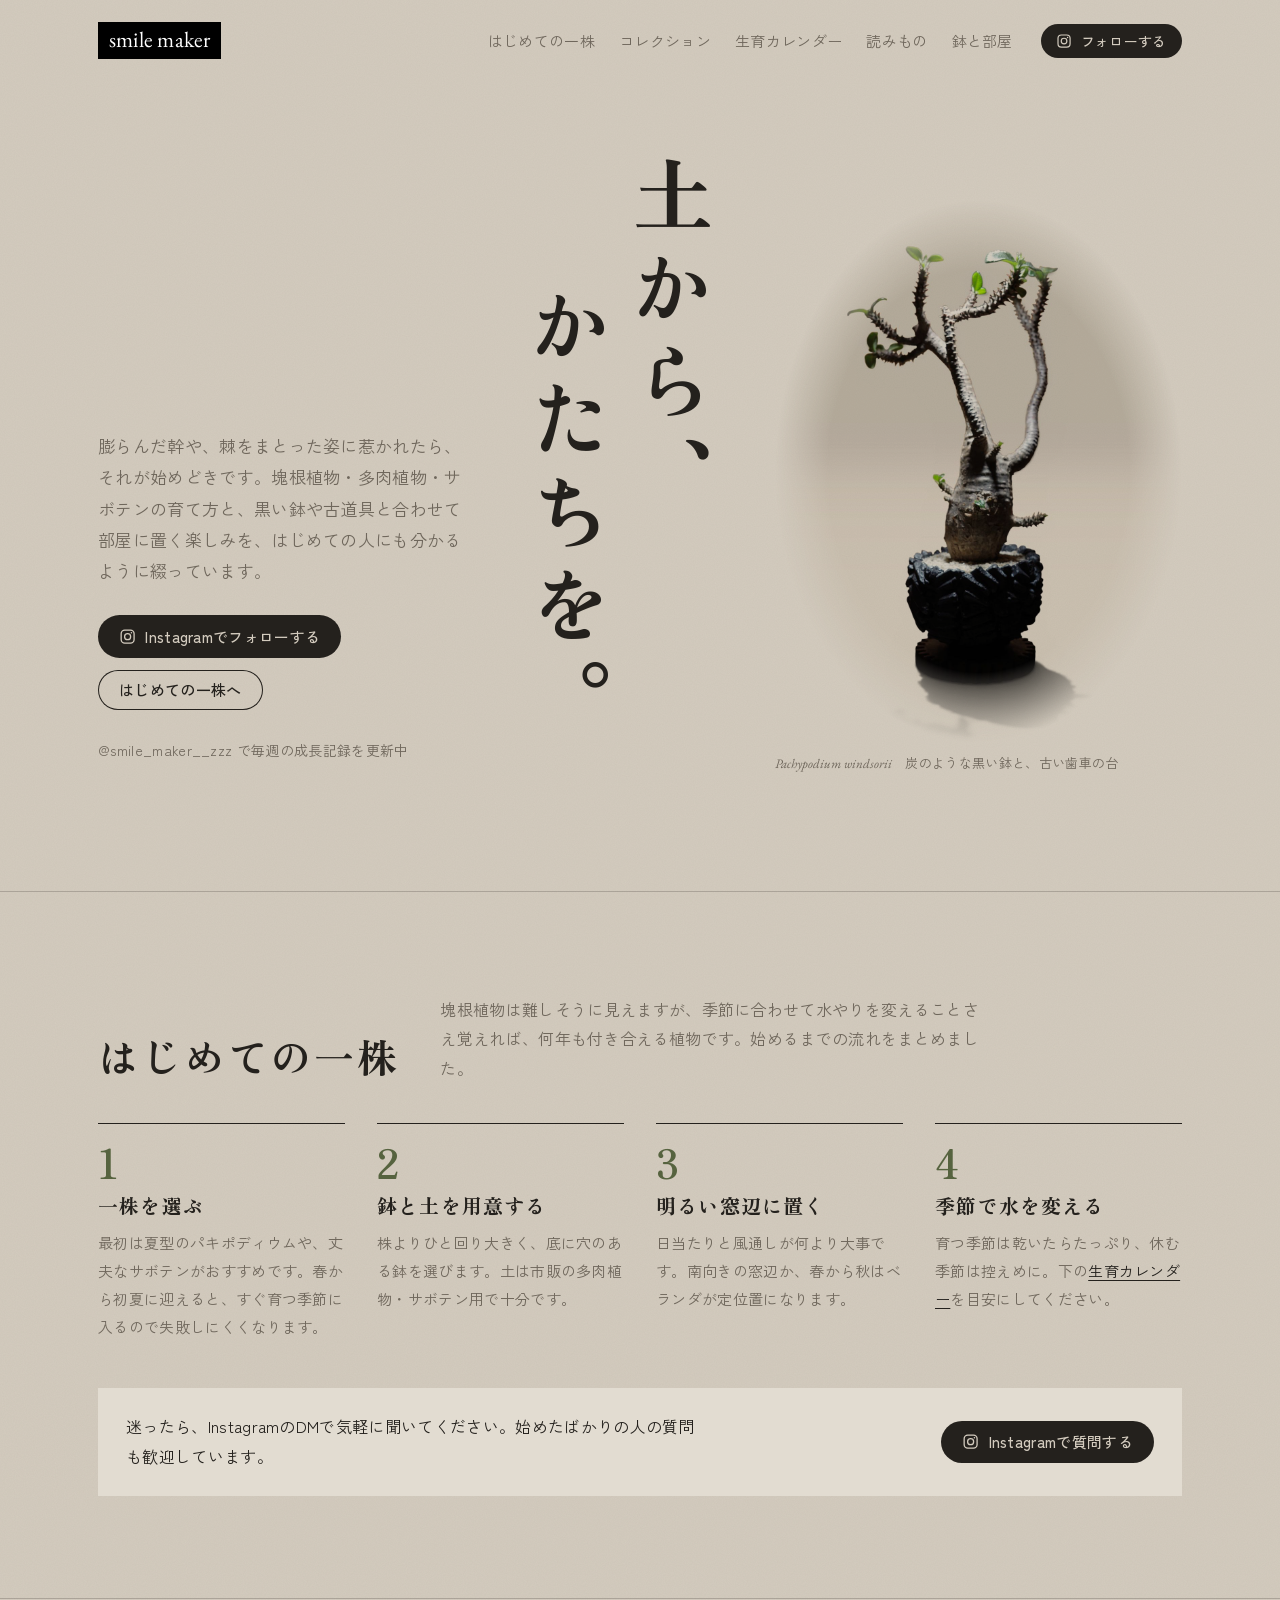
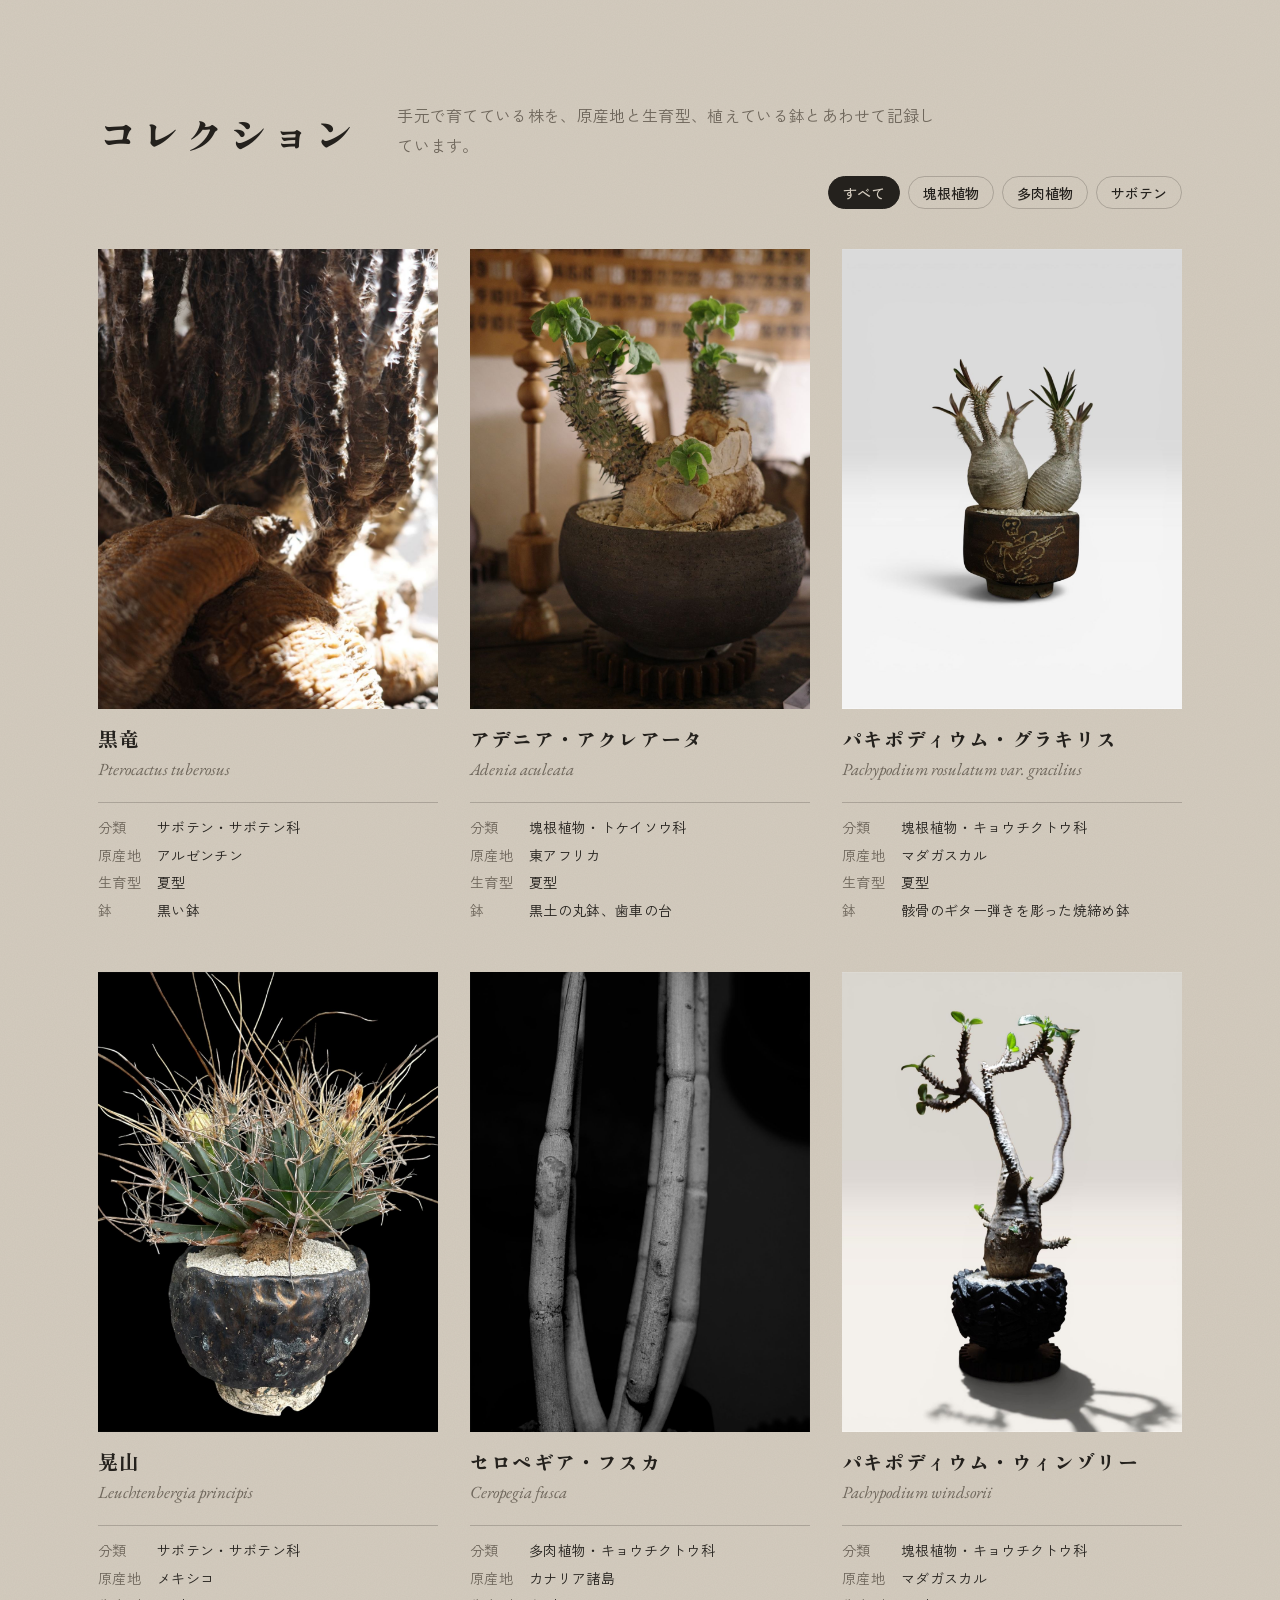
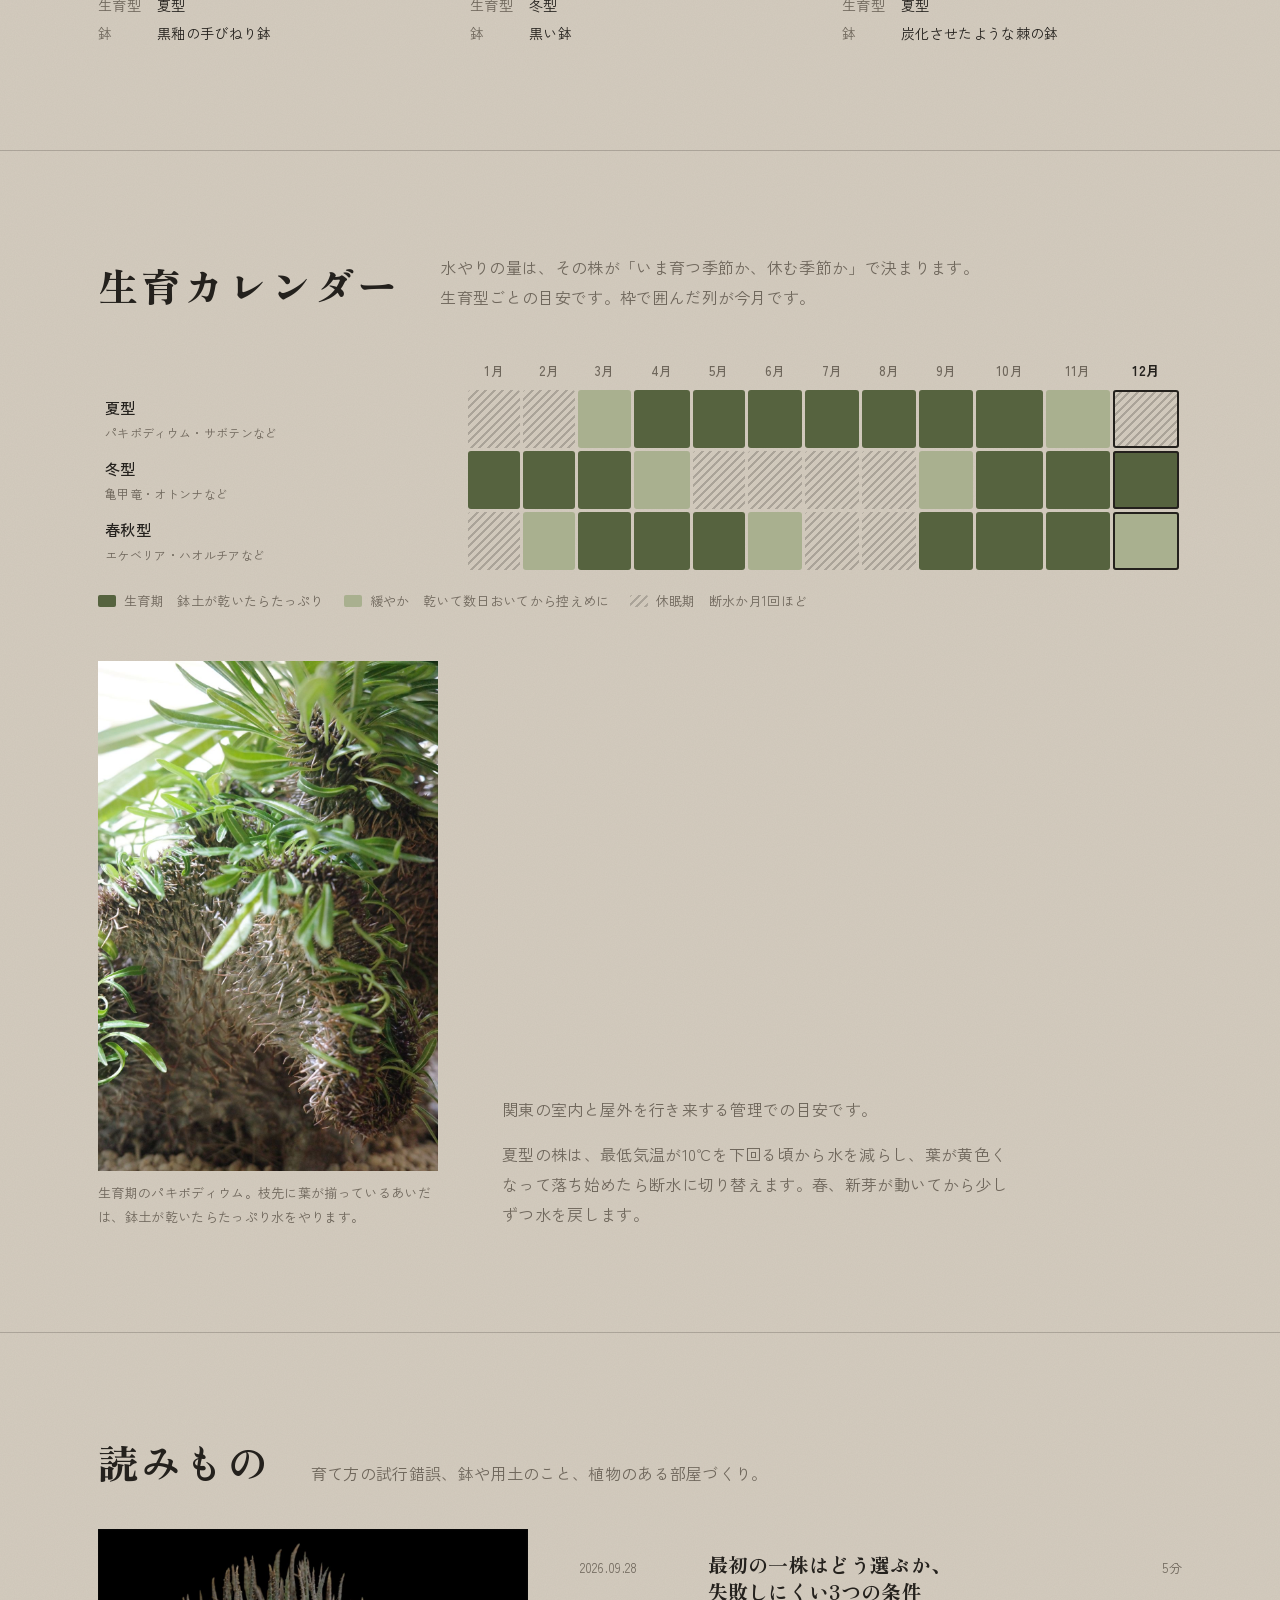
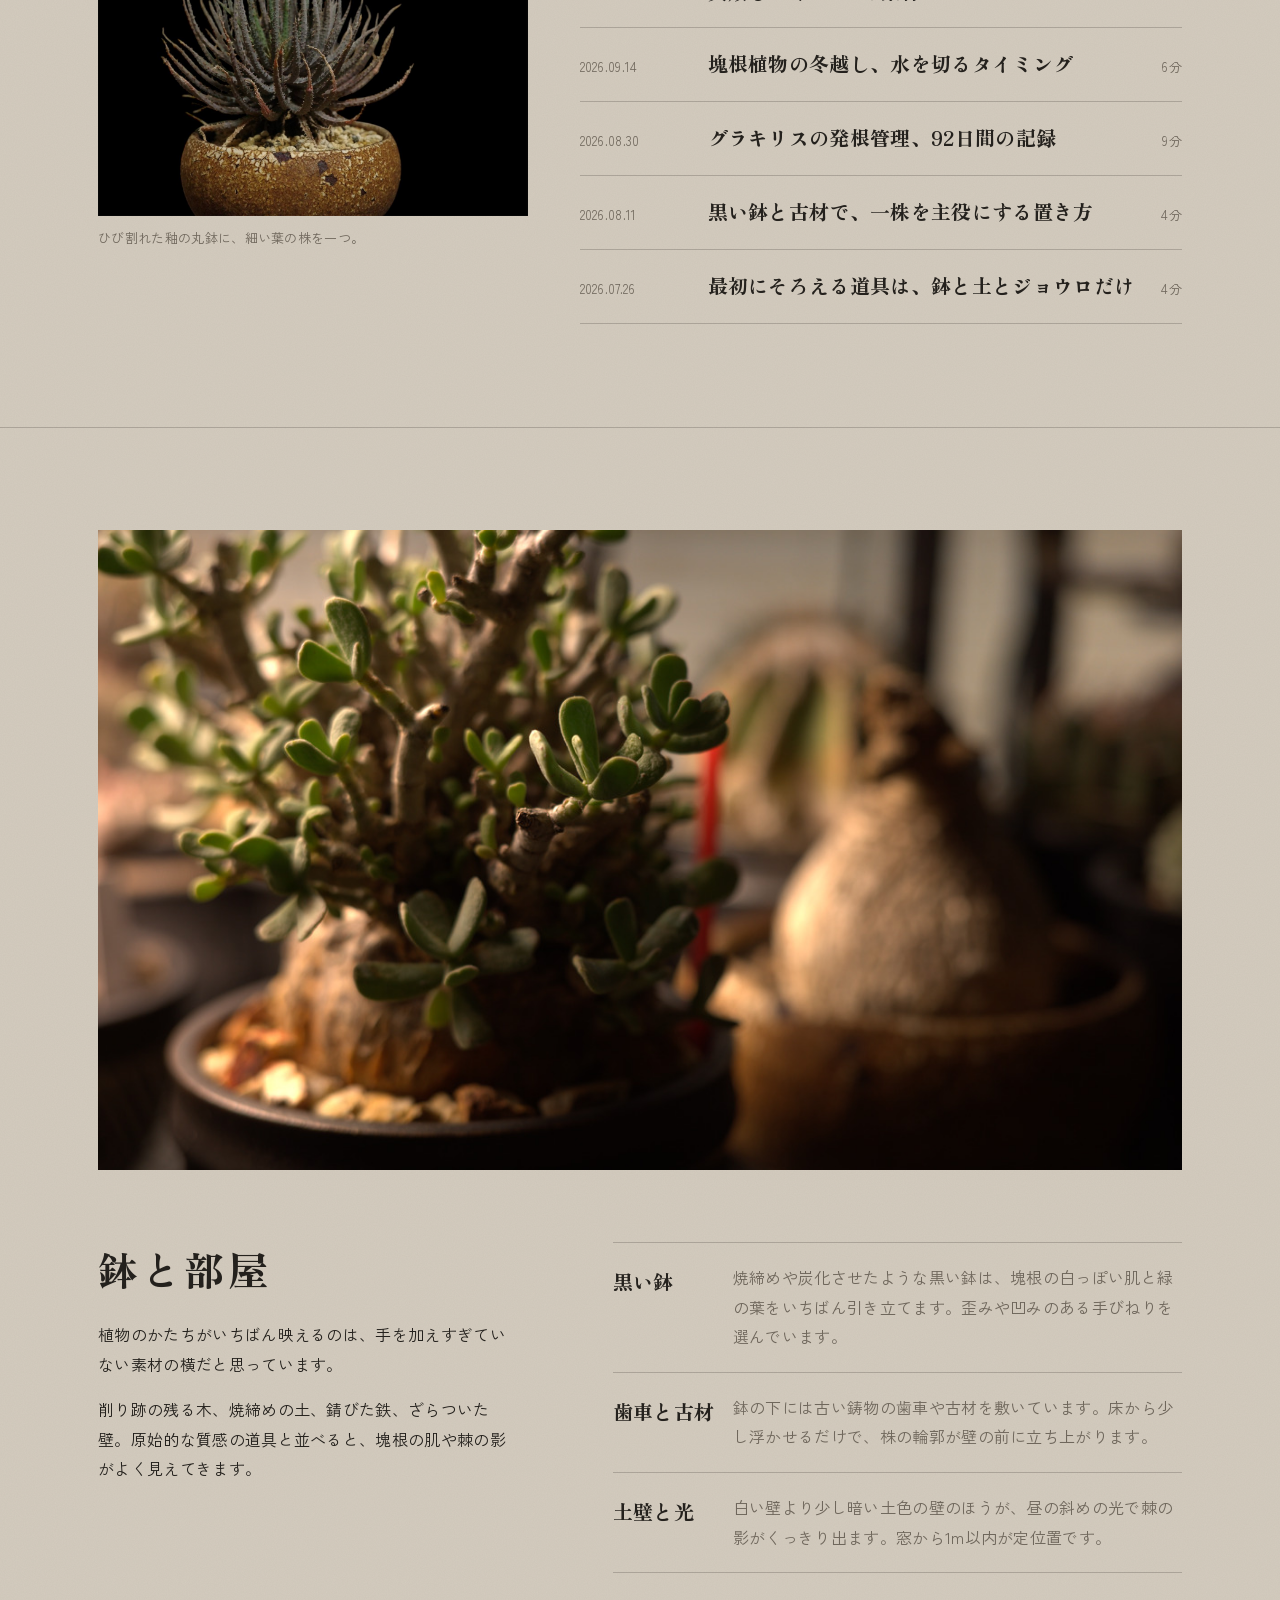
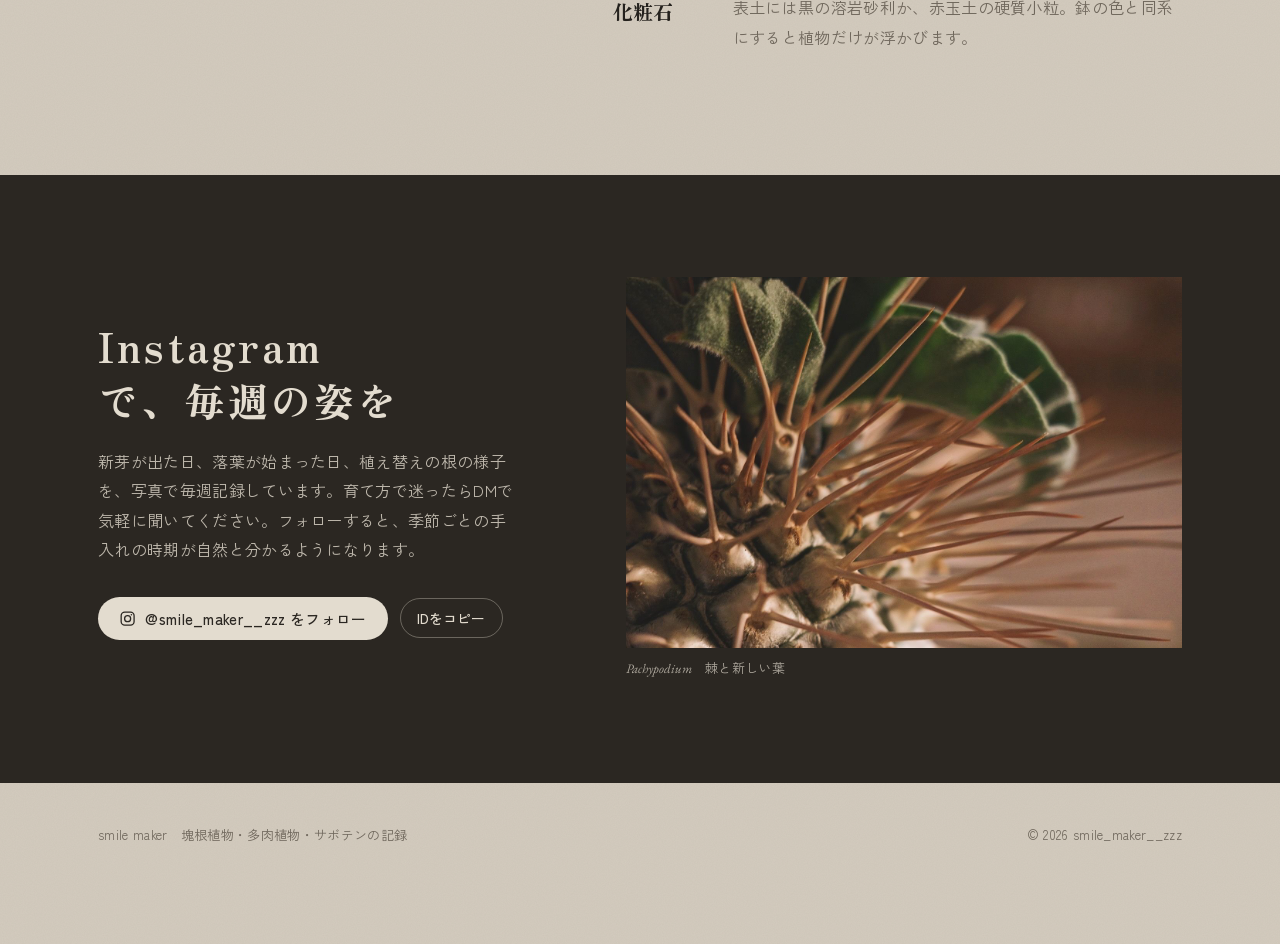
==== index.html @ c21f32b0 "Add smile maker static site Collection, growing calendar, beginner guide, journal list and Instagram" ====
<!doctype html>
<html lang="ja">
<head>
<meta charset="utf-8">
<meta name="viewport" content="width=device-width, initial-scale=1, viewport-fit=cover">
<title>smile maker</title>
<meta name="description" content="塊根植物・多肉植物・サボテンの育て方と、黒い鉢や古道具と合わせて部屋に置く楽しみ。はじめての一株の選び方から紹介しています。">
<meta property="og:type" content="website">
<meta property="og:title" content="smile maker">
<meta property="og:description" content="塊根植物・多肉植物・サボテンの育て方と、黒い鉢や古道具と合わせて部屋に置く楽しみ。はじめての一株の選び方から紹介しています。">
<meta name="theme-color" content="#d3cbbe">
<link rel="preconnect" href="https://fonts.googleapis.com"><link rel="preconnect" href="https://fonts.gstatic.com" crossorigin><link rel="stylesheet" href="https://fonts.googleapis.com/css2?family=EB+Garamond:ital,wght@0,400;1,400&family=Zen+Antique&family=Zen+Kaku+Gothic+New:wght@400;500;700&display=swap">
<link rel="stylesheet" href="style.css">
</head>
<body>
<svg width="0" height="0" style="position:absolute" aria-hidden="true">
  <defs>
    <symbol id="ig" viewBox="0 0 24 24"><rect x="3" y="3" width="18" height="18" rx="5" fill="none" stroke="currentColor" stroke-width="1.8"/><circle cx="12" cy="12" r="4.2" fill="none" stroke="currentColor" stroke-width="1.8"/><circle cx="17.3" cy="6.7" r="1.1" fill="currentColor"/></symbol>
    </defs>
</svg>

<header class="site-head">
  <div class="wrap">
    <a class="logo" href="#top">smile maker</a>
    <nav class="nav" aria-label="サイト内">
      <a href="#start">はじめての一株</a>
      <a href="#collection">コレクション</a>
      <a href="#calendar">生育カレンダー</a>
      <a href="#journal">読みもの</a>
      <a href="#room">鉢と部屋</a>
    </nav>
    <a class="btn" href="https://www.instagram.com/smile_maker__zzz/" target="_blank" rel="noopener"><svg aria-hidden="true"><use href="#ig"/></svg>フォローする</a>
  </div>
</header>

<main id="top">
  <section class="hero">
    <div class="wrap">
      <div class="hero-lead">
        <p>膨らんだ幹や、棘をまとった姿に惹かれたら、それが始めどきです。塊根植物・多肉植物・サボテンの育て方と、黒い鉢や古道具と合わせて部屋に置く楽しみを、はじめての人にも分かるように綴っています。</p>
        <div class="actions">
          <a class="btn" href="https://www.instagram.com/smile_maker__zzz/" target="_blank" rel="noopener"><svg aria-hidden="true"><use href="#ig"/></svg>Instagramでフォローする</a>
          <a class="btn btn--ghost" href="#start">はじめての一株へ</a>
        </div>
        <p class="handle">@smile_maker__zzz で毎週の成長記録を更新中</p>
      </div>
      <h1 class="hero-title"><span>土から、</span><span>かたちを。</span></h1>
      <figure class="hero-figure">
        <img class="grow" src="img/pachy.jpg" width="1200" height="1600" fetchpriority="high" alt="黒い棘状の鉢に植えたパキポディウム・ウィンゾリー。歯車の台に載り、床に枝の影が落ちている">
        <figcaption><span class="latin">Pachypodium windsorii</span>　炭のような黒い鉢と、古い歯車の台</figcaption>
      </figure>
    </div>
  </section>

  <section class="section" id="start">
    <div class="wrap">
      <div class="section-head">
        <h2>はじめての一株</h2>
        <p>塊根植物は難しそうに見えますが、季節に合わせて水やりを変えることさえ覚えれば、何年も付き合える植物です。始めるまでの流れをまとめました。</p>
      </div>
      <ol class="steps">
        <li><h3>一株を選ぶ</h3><p>最初は夏型のパキポディウムや、丈夫なサボテンがおすすめです。春から初夏に迎えると、すぐ育つ季節に入るので失敗しにくくなります。</p></li>
        <li><h3>鉢と土を用意する</h3><p>株よりひと回り大きく、底に穴のある鉢を選びます。土は市販の多肉植物・サボテン用で十分です。</p></li>
        <li><h3>明るい窓辺に置く</h3><p>日当たりと風通しが何より大事です。南向きの窓辺か、春から秋はベランダが定位置になります。</p></li>
        <li><h3>季節で水を変える</h3><p>育つ季節は乾いたらたっぷり、休む季節は控えめに。下の<a href="#calendar">生育カレンダー</a>を目安にしてください。</p></li>
      </ol>
      <div class="ask">
        <p>迷ったら、InstagramのDMで気軽に聞いてください。始めたばかりの人の質問も歓迎しています。</p>
        <a class="btn" href="https://www.instagram.com/smile_maker__zzz/" target="_blank" rel="noopener"><svg aria-hidden="true"><use href="#ig"/></svg>Instagramで質問する</a>
      </div>
    </div>
  </section>

  <section class="section" id="collection">
    <div class="wrap">
      <div class="section-head">
        <h2>コレクション</h2>
        <p>手元で育てている株を、原産地と生育型、植えている鉢とあわせて記録しています。</p>
        <div class="filters" role="group" aria-label="種類で絞り込む">
          <button class="chip" type="button" data-filter="all" aria-pressed="true">すべて</button>
          <button class="chip" type="button" data-filter="caudex" aria-pressed="false">塊根植物</button>
          <button class="chip" type="button" data-filter="succulent" aria-pressed="false">多肉植物</button>
          <button class="chip" type="button" data-filter="cactus" aria-pressed="false">サボテン</button>
        </div>
      </div>
      <ul class="specimens">
        <li class="specimen" data-type="cactus">
          <div class="plate"><img src="img/texture.jpg" width="1800" height="1200" alt="逆光に白い細かな棘が光る、乾いた枝を何本も伸ばした黒竜の塊根の近景" loading="lazy"></div>
          <div><h3>黒竜</h3><span class="latin">Pterocactus tuberosus</span></div>
          <dl><dt>分類</dt><dd>サボテン・サボテン科</dd><dt>原産地</dt><dd>アルゼンチン</dd><dt>生育型</dt><dd>夏型</dd><dt>鉢</dt><dd>黒い鉢</dd></dl>
        </li>
        <li class="specimen" data-type="caudex">
          <div class="plate"><img src="img/interior.jpg" width="1067" height="1600" alt="ひび割れた塊根から棘のある緑の茎を伸ばすアデニア・アクレアータ。古材の棚と木札を背景に黒い丸鉢に植わっている" loading="lazy"></div>
          <div><h3>アデニア・アクレアータ</h3><span class="latin">Adenia aculeata</span></div>
          <dl><dt>分類</dt><dd>塊根植物・トケイソウ科</dd><dt>原産地</dt><dd>東アフリカ</dd><dt>生育型</dt><dd>夏型</dd><dt>鉢</dt><dd>黒土の丸鉢、歯車の台</dd></dl>
        </li>
        <li class="specimen" data-type="caudex">
          <div class="plate"><img src="img/gracilius.jpg" width="1200" height="1600" alt="徳利形の幹が二つ並ぶグラキリス。骸骨がギターを弾く絵を彫った茶色の鉢に植わっている" loading="lazy"></div>
          <div><h3>パキポディウム・グラキリス</h3><span class="latin">Pachypodium rosulatum var. gracilius</span></div>
          <dl><dt>分類</dt><dd>塊根植物・キョウチクトウ科</dd><dt>原産地</dt><dd>マダガスカル</dd><dt>生育型</dt><dd>夏型</dd><dt>鉢</dt><dd>骸骨のギター弾きを彫った焼締め鉢</dd></dl>
        </li>
        <li class="specimen" data-type="cactus">
          <div class="plate"><img src="img/leuchtenbergia.jpg" width="1200" height="1600" alt="紙のような長い棘をまとった細長い疣を広げる晃山。凹凸のある黒釉の鉢に植わっている" loading="lazy"></div>
          <div><h3>晃山</h3><span class="latin">Leuchtenbergia principis</span></div>
          <dl><dt>分類</dt><dd>サボテン・サボテン科</dd><dt>原産地</dt><dd>メキシコ</dd><dt>生育型</dt><dd>夏型</dd><dt>鉢</dt><dd>黒釉の手びねり鉢</dd></dl>
        </li>
        <li class="specimen" data-type="succulent">
          <div class="plate"><img src="img/stems.jpg" width="1067" height="1600" alt="節のある灰白色の茎がまっすぐ伸びるセロペギア・フスカのモノクロ写真" loading="lazy"></div>
          <div><h3>セロペギア・フスカ</h3><span class="latin">Ceropegia fusca</span></div>
          <dl><dt>分類</dt><dd>多肉植物・キョウチクトウ科</dd><dt>原産地</dt><dd>カナリア諸島</dd><dt>生育型</dt><dd>冬型</dd><dt>鉢</dt><dd>黒い鉢</dd></dl>
        </li>
        <li class="specimen" data-type="caudex">
          <div class="plate"><img src="img/pachy.jpg" width="1200" height="1600" alt="徳利形の幹から棘のある枝を伸ばすウィンゾリー。黒い棘状の鉢と歯車の台に載っている" loading="lazy"></div>
          <div><h3>パキポディウム・ウィンゾリー</h3><span class="latin">Pachypodium windsorii</span></div>
          <dl><dt>分類</dt><dd>塊根植物・キョウチクトウ科</dd><dt>原産地</dt><dd>マダガスカル</dd><dt>生育型</dt><dd>夏型</dd><dt>鉢</dt><dd>炭化させたような棘の鉢</dd></dl>
        </li>
      </ul>
    </div>
  </section>

  <section class="section" id="calendar">
    <div class="wrap">
      <div class="section-head">
        <h2>生育カレンダー</h2>
        <p>水やりの量は、その株が「いま育つ季節か、休む季節か」で決まります。生育型ごとの目安です。枠で囲んだ列が今月です。</p>
      </div>
      <div class="cal-scroll">
        <table class="cal">
          <thead><tr><th scope="col"><span class="sr">生育型</span></th><th scope="col" data-m="1">1月</th><th scope="col" data-m="2">2月</th><th scope="col" data-m="3">3月</th><th scope="col" data-m="4">4月</th><th scope="col" data-m="5">5月</th><th scope="col" data-m="6">6月</th><th scope="col" data-m="7">7月</th><th scope="col" data-m="8">8月</th><th scope="col" data-m="9">9月</th><th scope="col" data-m="10">10月</th><th scope="col" data-m="11">11月</th><th scope="col" data-m="12">12月</th></tr></thead>
          <tbody><tr><th scope="row">夏型<small>パキポディウム・サボテンなど</small></th><td class="d" data-m="1" title="1月 休眠期"><span class="sr">休眠期</span></td><td class="d" data-m="2" title="2月 休眠期"><span class="sr">休眠期</span></td><td class="s" data-m="3" title="3月 緩やか"><span class="sr">緩やか</span></td><td class="g" data-m="4" title="4月 生育期"><span class="sr">生育期</span></td><td class="g" data-m="5" title="5月 生育期"><span class="sr">生育期</span></td><td class="g" data-m="6" title="6月 生育期"><span class="sr">生育期</span></td><td class="g" data-m="7" title="7月 生育期"><span class="sr">生育期</span></td><td class="g" data-m="8" title="8月 生育期"><span class="sr">生育期</span></td><td class="g" data-m="9" title="9月 生育期"><span class="sr">生育期</span></td><td class="g" data-m="10" title="10月 生育期"><span class="sr">生育期</span></td><td class="s" data-m="11" title="11月 緩やか"><span class="sr">緩やか</span></td><td class="d" data-m="12" title="12月 休眠期"><span class="sr">休眠期</span></td></tr><tr><th scope="row">冬型<small>亀甲竜・オトンナなど</small></th><td class="g" data-m="1" title="1月 生育期"><span class="sr">生育期</span></td><td class="g" data-m="2" title="2月 生育期"><span class="sr">生育期</span></td><td class="g" data-m="3" title="3月 生育期"><span class="sr">生育期</span></td><td class="s" data-m="4" title="4月 緩やか"><span class="sr">緩やか</span></td><td class="d" data-m="5" title="5月 休眠期"><span class="sr">休眠期</span></td><td class="d" data-m="6" title="6月 休眠期"><span class="sr">休眠期</span></td><td class="d" data-m="7" title="7月 休眠期"><span class="sr">休眠期</span></td><td class="d" data-m="8" title="8月 休眠期"><span class="sr">休眠期</span></td><td class="s" data-m="9" title="9月 緩やか"><span class="sr">緩やか</span></td><td class="g" data-m="10" title="10月 生育期"><span class="sr">生育期</span></td><td class="g" data-m="11" title="11月 生育期"><span class="sr">生育期</span></td><td class="g" data-m="12" title="12月 生育期"><span class="sr">生育期</span></td></tr><tr><th scope="row">春秋型<small>エケベリア・ハオルチアなど</small></th><td class="d" data-m="1" title="1月 休眠期"><span class="sr">休眠期</span></td><td class="s" data-m="2" title="2月 緩やか"><span class="sr">緩やか</span></td><td class="g" data-m="3" title="3月 生育期"><span class="sr">生育期</span></td><td class="g" data-m="4" title="4月 生育期"><span class="sr">生育期</span></td><td class="g" data-m="5" title="5月 生育期"><span class="sr">生育期</span></td><td class="s" data-m="6" title="6月 緩やか"><span class="sr">緩やか</span></td><td class="d" data-m="7" title="7月 休眠期"><span class="sr">休眠期</span></td><td class="d" data-m="8" title="8月 休眠期"><span class="sr">休眠期</span></td><td class="g" data-m="9" title="9月 生育期"><span class="sr">生育期</span></td><td class="g" data-m="10" title="10月 生育期"><span class="sr">生育期</span></td><td class="g" data-m="11" title="11月 生育期"><span class="sr">生育期</span></td><td class="s" data-m="12" title="12月 緩やか"><span class="sr">緩やか</span></td></tr></tbody>
        </table>
      </div>
      <div class="legend">
        <span><i style="background:var(--lichen)"></i>生育期　鉢土が乾いたらたっぷり</span>
        <span><i style="background:var(--lichen-soft)"></i>緩やか　乾いて数日おいてから控えめに</span>
        <span><i style="background:repeating-linear-gradient(135deg,var(--line) 0 2px,transparent 2px 6px)"></i>休眠期　断水か月1回ほど</span>
      </div>
      <div class="cal-foot">
        <figure class="cal-photo">
          <img src="img/leaves.jpg" width="1000" height="1500" alt="細長い葉を枝先いっぱいに茂らせた、棘の多いパキポディウムの幹" loading="lazy">
          <figcaption>生育期のパキポディウム。枝先に葉が揃っているあいだは、鉢土が乾いたらたっぷり水をやります。</figcaption>
        </figure>
        <div class="cal-note">
          <p>関東の室内と屋外を行き来する管理での目安です。</p>
          <p>夏型の株は、最低気温が10℃を下回る頃から水を減らし、葉が黄色くなって落ち始めたら断水に切り替えます。春、新芽が動いてから少しずつ水を戻します。</p>
        </div>
      </div>
    </div>
  </section>

  <section class="section" id="journal">
    <div class="wrap">
      <div class="section-head">
        <h2>読みもの</h2>
        <p>育て方の試行錯誤、鉢や用土のこと、植物のある部屋づくり。</p>
      </div>
      <div class="journal">
        <figure class="journal-photo">
          <img src="img/rosette.jpg" width="1400" height="933" alt="細く反った葉を放射状に広げる株。ひび割れた釉の丸い鉢に植わっている" loading="lazy">
          <figcaption>ひび割れた釉の丸鉢に、細い葉の株を一つ。</figcaption>
        </figure>
        <ul class="posts">
          <li><a href="#journal"><time datetime="2026-09-28">2026.09.28</time><span class="cat">はじめて</span><h3>最初の一株はどう選ぶか、失敗しにくい3つの条件</h3><span class="len">5分</span></a></li>
          <li><a href="#journal"><time datetime="2026-09-14">2026.09.14</time><span class="cat">育て方</span><h3>塊根植物の冬越し、水を切るタイミング</h3><span class="len">6分</span></a></li>
          <li><a href="#journal"><time datetime="2026-08-30">2026.08.30</time><span class="cat">栽培記録</span><h3>グラキリスの発根管理、92日間の記録</h3><span class="len">9分</span></a></li>
          <li><a href="#journal"><time datetime="2026-08-11">2026.08.11</time><span class="cat">部屋づくり</span><h3>黒い鉢と古材で、一株を主役にする置き方</h3><span class="len">4分</span></a></li>
          <li><a href="#journal"><time datetime="2026-07-26">2026.07.26</time><span class="cat">はじめて</span><h3>最初にそろえる道具は、鉢と土とジョウロだけ</h3><span class="len">4分</span></a></li>
        </ul>
      </div>
    </div>
  </section>

  <section class="section" id="room">
    <figure class="room-photo wrap">
      <img src="img/shelf.jpg" width="1200" height="802" alt="窓辺の薄暗い棚で、小さな多肉質の葉を茂らせた塊根植物と、奥に並ぶ株" loading="lazy">
    </figure>
    <div class="wrap room">
      <div class="room-intro">
        <h2>鉢と部屋</h2>
        <p>植物のかたちがいちばん映えるのは、手を加えすぎていない素材の横だと思っています。</p>
        <p>削り跡の残る木、焼締めの土、錆びた鉄、ざらついた壁。原始的な質感の道具と並べると、塊根の肌や棘の影がよく見えてきます。</p>
      </div>
      <dl class="materials">
        <div><dt>黒い鉢</dt><dd>焼締めや炭化させたような黒い鉢は、塊根の白っぽい肌と緑の葉をいちばん引き立てます。歪みや凹みのある手びねりを選んでいます。</dd></div>
        <div><dt>歯車と古材</dt><dd>鉢の下には古い鋳物の歯車や古材を敷いています。床から少し浮かせるだけで、株の輪郭が壁の前に立ち上がります。</dd></div>
        <div><dt>土壁と光</dt><dd>白い壁より少し暗い土色の壁のほうが、昼の斜めの光で棘の影がくっきり出ます。窓から1m以内が定位置です。</dd></div>
        <div><dt>化粧石</dt><dd>表土には黒の溶岩砂利か、赤玉土の硬質小粒。鉢の色と同系にすると植物だけが浮かびます。</dd></div>
      </dl>
    </div>
  </section>
</main>

<section class="insta" id="instagram">
  <div class="wrap">
    <div>
      <h2>Instagramで、毎週の姿を</h2>
      <p>新芽が出た日、落葉が始まった日、植え替えの根の様子を、写真で毎週記録しています。育て方で迷ったらDMで気軽に聞いてください。フォローすると、季節ごとの手入れの時期が自然と分かるようになります。</p>
      <div class="actions">
        <a class="btn" href="https://www.instagram.com/smile_maker__zzz/" target="_blank" rel="noopener"><svg aria-hidden="true"><use href="#ig"/></svg>@smile_maker__zzz をフォロー</a>
        <button class="copy" type="button" data-copy="@smile_maker__zzz">IDをコピー</button>
      </div>
    </div>
    <figure class="insta-photo">
      <img src="img/spines.jpg" width="1440" height="960" alt="細い棘が放射状に伸びる幹と、産毛のある葉の接写">
      <figcaption><span class="latin">Pachypodium</span>　棘と新しい葉</figcaption>
    </figure>
  </div>
</section>

<footer class="site-foot">
  <div class="wrap">
    <span>smile maker　塊根植物・多肉植物・サボテンの記録</span>
    <span>© 2026 smile_maker__zzz</span>
  </div>
</footer>

<div class="follow-bar">
  <span>育て方の質問もDMで歓迎</span>
  <a class="btn" href="https://www.instagram.com/smile_maker__zzz/" target="_blank" rel="noopener"><svg aria-hidden="true"><use href="#ig"/></svg>フォロー</a>
</div>

<script src="main.js"></script>
</body>
</html>
---- style.css ----
/* 塊と棘 ― 土壁の地に墨の線。左揃えの静かな誌面に、縦書きの見出しと植物の影だけを大きく置く */
:root {
  --wall: #d3cbbe;      /* 土壁 */
  --plaster: #e2dcd1;   /* 漆喰（面） */
  --ink: #24211d;       /* 墨 */
  --ash: #6f675c;       /* 灰（補助文字） */
  --clay: #9a8a75;      /* 素焼き */
  --lichen: #56633f;    /* 苔 */
  --lichen-soft: #a9b08f;
  --line: rgba(36, 33, 29, .22);
  --band: #2b2722;      /* 炭（Instagram帯） */
  --band-fg: #e3dccf;

  --f-display: "Zen Antique", "Hiragino Mincho ProN", "Yu Mincho", serif;
  --f-body: "Zen Kaku Gothic New", "Hiragino Sans", "Yu Gothic", sans-serif;
  --f-latin: "EB Garamond", "Times New Roman", serif;

  --s-1: .8125rem; --s0: 1rem; --s1: 1.25rem; --s2: 1.75rem; --s3: 2.5rem; --s4: 3.75rem;
  --mark-bg: #000; --mark-fg: #fff; --mark-edge: transparent;
  --photo-blend: multiply; /* 写真の白地を土壁になじませる */
  --gutter: clamp(16px, 4vw, 48px);
  --max: 1180px;
  color-scheme: light;
}
@media (prefers-color-scheme: dark) {
  :root:not([data-theme="light"]) {
    --wall: #1f1c19; --plaster: #2a2622; --ink: #e4ddd0; --ash: #a39a8c; --clay: #7a6d5d;
    --lichen: #a3b083; --lichen-soft: #4d5639; --line: rgba(228, 221, 208, .2);
    --band: #14120f; --band-fg: #e4ddd0; --photo-blend: normal; --mark-edge: rgba(228, 221, 208, .4); color-scheme: dark;
  }
}
:root[data-theme="dark"] {
  --wall: #1f1c19; --plaster: #2a2622; --ink: #e4ddd0; --ash: #a39a8c; --clay: #7a6d5d;
  --lichen: #a3b083; --lichen-soft: #4d5639; --line: rgba(228, 221, 208, .2);
  --band: #14120f; --band-fg: #e4ddd0; --photo-blend: normal; --mark-edge: rgba(228, 221, 208, .4); color-scheme: dark;
}

* { box-sizing: border-box; }
body {
  margin: 0;
  background-color: var(--wall);
  /* 土壁のざらつき */
  background-image: url("data:image/svg+xml,%3Csvg xmlns='http://www.w3.org/2000/svg' width='220' height='220'%3E%3Cfilter id='n'%3E%3CfeTurbulence type='fractalNoise' baseFrequency='.9' numOctaves='2' stitchTiles='stitch'/%3E%3CfeColorMatrix values='0 0 0 0 .3 0 0 0 0 .27 0 0 0 0 .22 0 0 0 .09 0'/%3E%3C/filter%3E%3Crect width='100%25' height='100%25' filter='url(%23n)'/%3E%3C/svg%3E");
  color: var(--ink);
  font-family: var(--f-body);
  font-size: var(--s0);
  line-height: 1.85;
  letter-spacing: .02em;
  -webkit-font-smoothing: antialiased;
}
img, svg { max-width: 100%; }
a { color: inherit; }
:focus-visible { outline: 2px solid var(--lichen); outline-offset: 3px; }
.wrap { max-width: var(--max); margin-inline: auto; padding-inline: var(--gutter); }
h1, h2, h3 { font-family: var(--f-display); font-weight: 400; text-wrap: balance; margin: 0; line-height: 1.35; }
p { margin: 0; }
.latin { font-family: var(--f-latin); font-style: italic; letter-spacing: 0; }

/* ボタン */
.btn {
  display: inline-flex; align-items: center; gap: .6em;
  padding: .85em 1.4em; border-radius: 999px;
  background: var(--ink); color: var(--wall);
  font: 500 .9375rem/1 var(--f-body); text-decoration: none; border: 0; cursor: pointer;
  transition: background-color .2s;
}
.btn:hover { background: var(--lichen); }
.btn svg { width: 1.15em; height: 1.15em; flex: none; }
.btn--ghost { background: transparent; color: var(--ink); box-shadow: inset 0 0 0 1px var(--ink); }
.btn--ghost:hover { background: var(--ink); color: var(--wall); }

/* ヘッダー */
.site-head { padding-block: 22px; }
.site-head .wrap { display: flex; align-items: center; gap: 28px; flex-wrap: wrap; }
/* Instagramのプロフィール画像と同じ、黒地に白のセリフ体 */
.logo {
  font-family: var(--f-latin); font-size: 1.375rem; line-height: 1; letter-spacing: .01em;
  text-decoration: none; background: var(--mark-bg); color: var(--mark-fg);
  padding: .32em .5em .38em; box-shadow: 0 0 0 1px var(--mark-edge);
}
.nav { display: flex; gap: 24px; margin-left: auto; font-size: .9375rem; }
.nav a { text-decoration: none; color: var(--ash); }
.nav a:hover { color: var(--ink); }
.site-head .btn { padding: .65em 1.1em; font-size: .875rem; }

/* ヒーロー */
.hero { padding-block: clamp(24px, 6vw, 72px) clamp(56px, 9vw, 120px); }
.hero .wrap {
  display: grid; grid-template-columns: minmax(0, 1fr) auto minmax(0, 1.1fr);
  gap: clamp(24px, 4vw, 56px); align-items: end;
}
.hero-lead { display: grid; gap: 28px; padding-bottom: 12px; max-width: 30em; }
.hero-lead p { color: var(--ash); font-size: 1.0625rem; }
.hero-lead .actions { display: flex; gap: 12px; flex-wrap: wrap; align-items: center; }
.hero-lead .handle { font-size: .875rem; color: var(--ash); }
.hero-title {
  writing-mode: vertical-rl; font-size: clamp(2.75rem, 6.4vw, 5.5rem);
  letter-spacing: .14em; line-height: 1.25; height: 7.6em; align-self: start;
}
.hero-title span { display: block; }
.hero-title span:nth-child(2) { padding-top: 1.6em; }
.hero-figure { margin: 0; position: relative; }
.hero-figure img { display: block; width: 100%; height: auto; max-height: 78vh; object-fit: contain; mix-blend-mode: var(--photo-blend); -webkit-mask-image: radial-gradient(closest-side, #000 74%, transparent 100%); mask-image: radial-gradient(closest-side, #000 74%, transparent 100%); }
.hero-figure figcaption { font-size: var(--s-1); color: var(--ash); margin-top: 8px; }
@media (prefers-reduced-motion: no-preference) {
  .hero-title span { animation: rise 1.4s cubic-bezier(.2, .7, .2, 1) backwards; }
  .hero-title span:nth-child(2) { animation-delay: .35s; }
  .hero-figure .grow { animation: settle 2.2s .2s cubic-bezier(.2, .7, .2, 1) backwards; transform-origin: 50% 80%; }
}
@keyframes rise { from { opacity: 0; transform: translateY(-.6em); } }
@keyframes settle { from { opacity: 0; transform: scale(.94); } }

/* セクション共通 */
.section { padding-block: clamp(56px, 8vw, 104px); border-top: 1px solid var(--line); }
.section-head { display: flex; flex-wrap: wrap; align-items: end; gap: 16px 40px; margin-bottom: 40px; }
.section-head h2 { font-size: var(--s3); letter-spacing: .08em; }
.section-head p { color: var(--ash); max-width: 34em; }

/* はじめての一株：順番のある手順なので番号をつける */
.steps { list-style: none; margin: 0; padding: 0; display: grid; grid-template-columns: repeat(4, minmax(0, 1fr)); gap: 32px; counter-reset: step; }
.steps li { counter-increment: step; display: grid; gap: 10px; align-content: start; border-top: 1px solid var(--ink); padding-top: 18px; }
.steps li::before { content: counter(step); font-family: var(--f-display); font-size: var(--s3); line-height: 1; color: var(--lichen); }
.steps h3 { font-size: var(--s1); letter-spacing: .06em; }
.steps p { color: var(--ash); font-size: .9375rem; }
.steps a { color: var(--ink); text-underline-offset: .2em; }
.ask { margin-top: 48px; padding: 24px 28px; background: var(--plaster); display: flex; flex-wrap: wrap; align-items: center; justify-content: space-between; gap: 16px 32px; }
.ask p { max-width: 36em; }

/* コレクション */
.filters { display: flex; gap: 8px; flex-wrap: wrap; margin-left: auto; }
.chip {
  font: 500 .875rem/1 var(--f-body); padding: .6em 1em; border-radius: 999px; cursor: pointer;
  background: transparent; color: var(--ink); border: 1px solid var(--line);
}
.chip[aria-pressed="true"] { background: var(--ink); color: var(--wall); border-color: var(--ink); }
.specimens { list-style: none; margin: 0; padding: 0; display: grid; grid-template-columns: repeat(3, minmax(0, 1fr)); gap: 48px 32px; --plate-h: clamp(240px, 36vw, 460px); }
.specimen--wide { grid-column: span 2; }
.specimen { display: grid; grid-template-columns: minmax(0, 1fr); gap: 16px; min-width: 0; }
.specimen .plate { background: var(--plaster); height: var(--plate-h); max-width: 100%; overflow: hidden; }
.specimen .plate img { width: 100%; height: 100%; object-fit: cover; display: block; }
.specimen h3 { font-size: var(--s1); letter-spacing: .06em; }
.specimen .latin { display: block; color: var(--ash); font-size: 1.0625rem; margin-top: 2px; }
.specimen dl { display: grid; grid-template-columns: auto 1fr; gap: 2px 16px; margin: 0; font-size: .875rem; border-top: 1px solid var(--line); padding-top: 12px; }
.specimen dt { color: var(--ash); }
.specimen dd { margin: 0; }
.specimen[hidden] { display: none; }

/* 生育カレンダー */
.cal-scroll { overflow-x: auto; position: relative; }
.cal { width: 100%; min-width: 640px; border-collapse: separate; border-spacing: 3px; font-size: .8125rem; font-variant-numeric: tabular-nums; }
.cal th { font-weight: 500; color: var(--ash); padding: 4px; text-align: center; }
.cal th[scope="row"] { text-align: left; color: var(--ink); white-space: nowrap; padding-right: 16px; font-size: .9375rem; }
.cal th[scope="row"] small { display: block; color: var(--ash); font-size: .75rem; font-weight: 400; }
.cal td { height: 34px; border-radius: 3px; }
.cal .g { background: var(--lichen); }
.cal .s { background: var(--lichen-soft); }
.cal .d { background: repeating-linear-gradient(135deg, var(--line) 0 2px, transparent 2px 6px); }
.cal thead th.now { color: var(--ink); font-weight: 700; }
.cal td.now { box-shadow: inset 0 0 0 2px var(--ink); }
.legend { display: flex; gap: 20px; flex-wrap: wrap; margin-top: 16px; font-size: .8125rem; color: var(--ash); }
.legend span { display: inline-flex; align-items: center; gap: 8px; }
.legend i { width: 18px; height: 12px; border-radius: 2px; display: inline-block; }
.cal-foot { display: grid; grid-template-columns: minmax(0, 340px) minmax(0, 1fr); gap: clamp(24px, 5vw, 64px); align-items: end; margin-top: 48px; }
.cal-photo { margin: 0; }
.cal-photo img { display: block; width: 100%; height: auto; aspect-ratio: 2 / 3; object-fit: cover; }
.cal-photo figcaption { font-size: var(--s-1); color: var(--ash); margin-top: 10px; }
.cal-note { max-width: 32em; color: var(--ash); display: grid; gap: 1em; }

/* 読みもの */
.posts { list-style: none; margin: 0; padding: 0; }
.posts li { border-top: 1px solid var(--line); }
.posts li:last-child { border-bottom: 1px solid var(--line); }
.posts a {
  display: grid; grid-template-columns: 7.5em 7em minmax(0, 1fr) auto; gap: 8px 24px; align-items: baseline;
  padding-block: 22px; text-decoration: none;
}
.posts time, .posts .cat, .posts .len { font-size: .8125rem; color: var(--ash); font-variant-numeric: tabular-nums; }
.posts h3 { font-size: var(--s1); }
.posts a:hover h3 { text-decoration: underline; text-underline-offset: .25em; text-decoration-thickness: 1px; }

/* 読みもの：写真と一覧 */
.journal { display: grid; grid-template-columns: minmax(0, 5fr) minmax(0, 7fr); gap: clamp(28px, 4vw, 56px); align-items: start; }
.journal-photo { margin: 0; position: sticky; top: calc(24px + env(safe-area-inset-top, 0px)); }
.journal-photo img { display: block; width: 100%; height: auto; aspect-ratio: 3 / 2; object-fit: cover; }
.journal-photo figcaption { font-size: var(--s-1); color: var(--ash); margin-top: 10px; }
.journal .posts a { grid-template-columns: 6.5em minmax(0, 1fr) auto; }
.journal .posts .cat { display: none; }
.journal .posts li:first-child { border-top: 0; }

/* 鉢と部屋 */
.room { display: grid; grid-template-columns: minmax(0, 1fr) minmax(0, 1.3fr); gap: clamp(32px, 6vw, 88px); align-items: start; }
.room h2 { font-size: var(--s3); letter-spacing: .08em; margin-bottom: 24px; }
.room-intro p + p { margin-top: 1em; }
.room-intro p { max-width: 26em; }
.materials { display: grid; gap: 0; margin: 0; }
.materials div { display: grid; grid-template-columns: 6.5em minmax(0, 1fr); gap: 16px; padding-block: 20px; border-top: 1px solid var(--line); }
.materials dt { font-family: var(--f-display); font-size: var(--s1); }
.materials dd { margin: 0; color: var(--ash); }

.room-photo { margin-block: 0 clamp(40px, 6vw, 72px); }
.room-photo img { width: 100%; height: auto; aspect-ratio: 3 / 2; object-fit: cover; display: block; max-height: 640px; }

/* Instagram 帯 */
.insta { background: var(--band); color: var(--band-fg); padding-block: clamp(56px, 8vw, 104px); }
.insta .wrap { display: grid; grid-template-columns: minmax(0, 1fr) minmax(0, 1.2fr); gap: clamp(32px, 5vw, 72px); align-items: center; }
.insta h2 { font-size: var(--s3); letter-spacing: .08em; margin-bottom: 20px; }
.insta p { opacity: .8; max-width: 26em; }
.insta .actions { display: flex; gap: 12px; flex-wrap: wrap; align-items: center; margin-top: 32px; }
.insta .btn { background: var(--band-fg); color: var(--band); }
.insta .btn:hover { background: var(--lichen-soft); color: var(--band-fg); }
.copy { font: 500 .875rem/1 var(--f-body); background: transparent; color: var(--band-fg); border: 1px solid rgba(227, 220, 207, .35); border-radius: 999px; padding: .85em 1.2em; cursor: pointer; }
.copy:hover { border-color: var(--band-fg); }
.insta-photo { margin: 0; aspect-ratio: 4 / 5; max-width: 100%; overflow: hidden; }
.insta-photo img { width: 100%; height: 100%; object-fit: cover; display: block; }
.insta-photo figcaption { font-size: var(--s-1); opacity: .7; margin-top: 8px; }
.insta-photo { aspect-ratio: auto; }
.insta-photo img { aspect-ratio: 3 / 2; height: auto; }

/* フッター */
.site-foot { padding-block: 40px 96px; font-size: .8125rem; color: var(--ash); }
.site-foot .wrap { display: flex; flex-wrap: wrap; gap: 12px 32px; justify-content: space-between; }

/* スマホ下部のフォローバー */
.follow-bar { display: none; }

@media (max-width: 900px) {
  .hero .wrap { grid-template-columns: auto minmax(0, 1fr); }
  .hero-lead { grid-column: 1 / -1; order: 3; }
  .specimens { grid-template-columns: repeat(2, minmax(0, 1fr)); }
  .steps { grid-template-columns: repeat(2, minmax(0, 1fr)); }
  .room, .insta .wrap, .cal-foot, .journal { grid-template-columns: minmax(0, 1fr); }
  .journal-photo { position: static; }
  .journal .posts li:first-child { border-top: 1px solid var(--line); }
  .cal-photo { max-width: 420px; }
  .posts a { grid-template-columns: auto auto minmax(0, 1fr); }
  .posts h3 { grid-column: 1 / -1; grid-row: 2; }
  .posts .len { justify-self: end; }
}
@media (max-width: 640px) {
  .nav { display: none; }
  .site-head .btn { margin-left: auto; }
  .hero-title { font-size: 2.5rem; }
  .specimens { gap: 40px 16px; --plate-h: 56vw; }
  .specimen dl { gap: 2px 10px; font-size: .8125rem; }
  .specimen .latin { font-size: .9375rem; }
  .section-head h2, .room h2, .insta h2 { font-size: var(--s2); }
  .filters { margin-left: 0; }
  .steps { grid-template-columns: minmax(0, 1fr); gap: 28px; }
  .ask { padding: 20px; }
  .follow-bar {
    display: flex; position: fixed; left: 0; right: 0; bottom: 0; z-index: 10;
    padding: 10px 16px calc(10px + env(safe-area-inset-bottom, 0px));
    background: var(--band); color: var(--band-fg); align-items: center; gap: 12px; font-size: .8125rem;
  }
  .follow-bar span { flex: 1; min-width: 0; }
  .follow-bar .btn { background: var(--band-fg); color: var(--band); padding: .6em 1em; font-size: .8125rem; }
}
.sr { position: absolute; width: 1px; height: 1px; overflow: hidden; clip: rect(0 0 0 0); white-space: nowrap; }
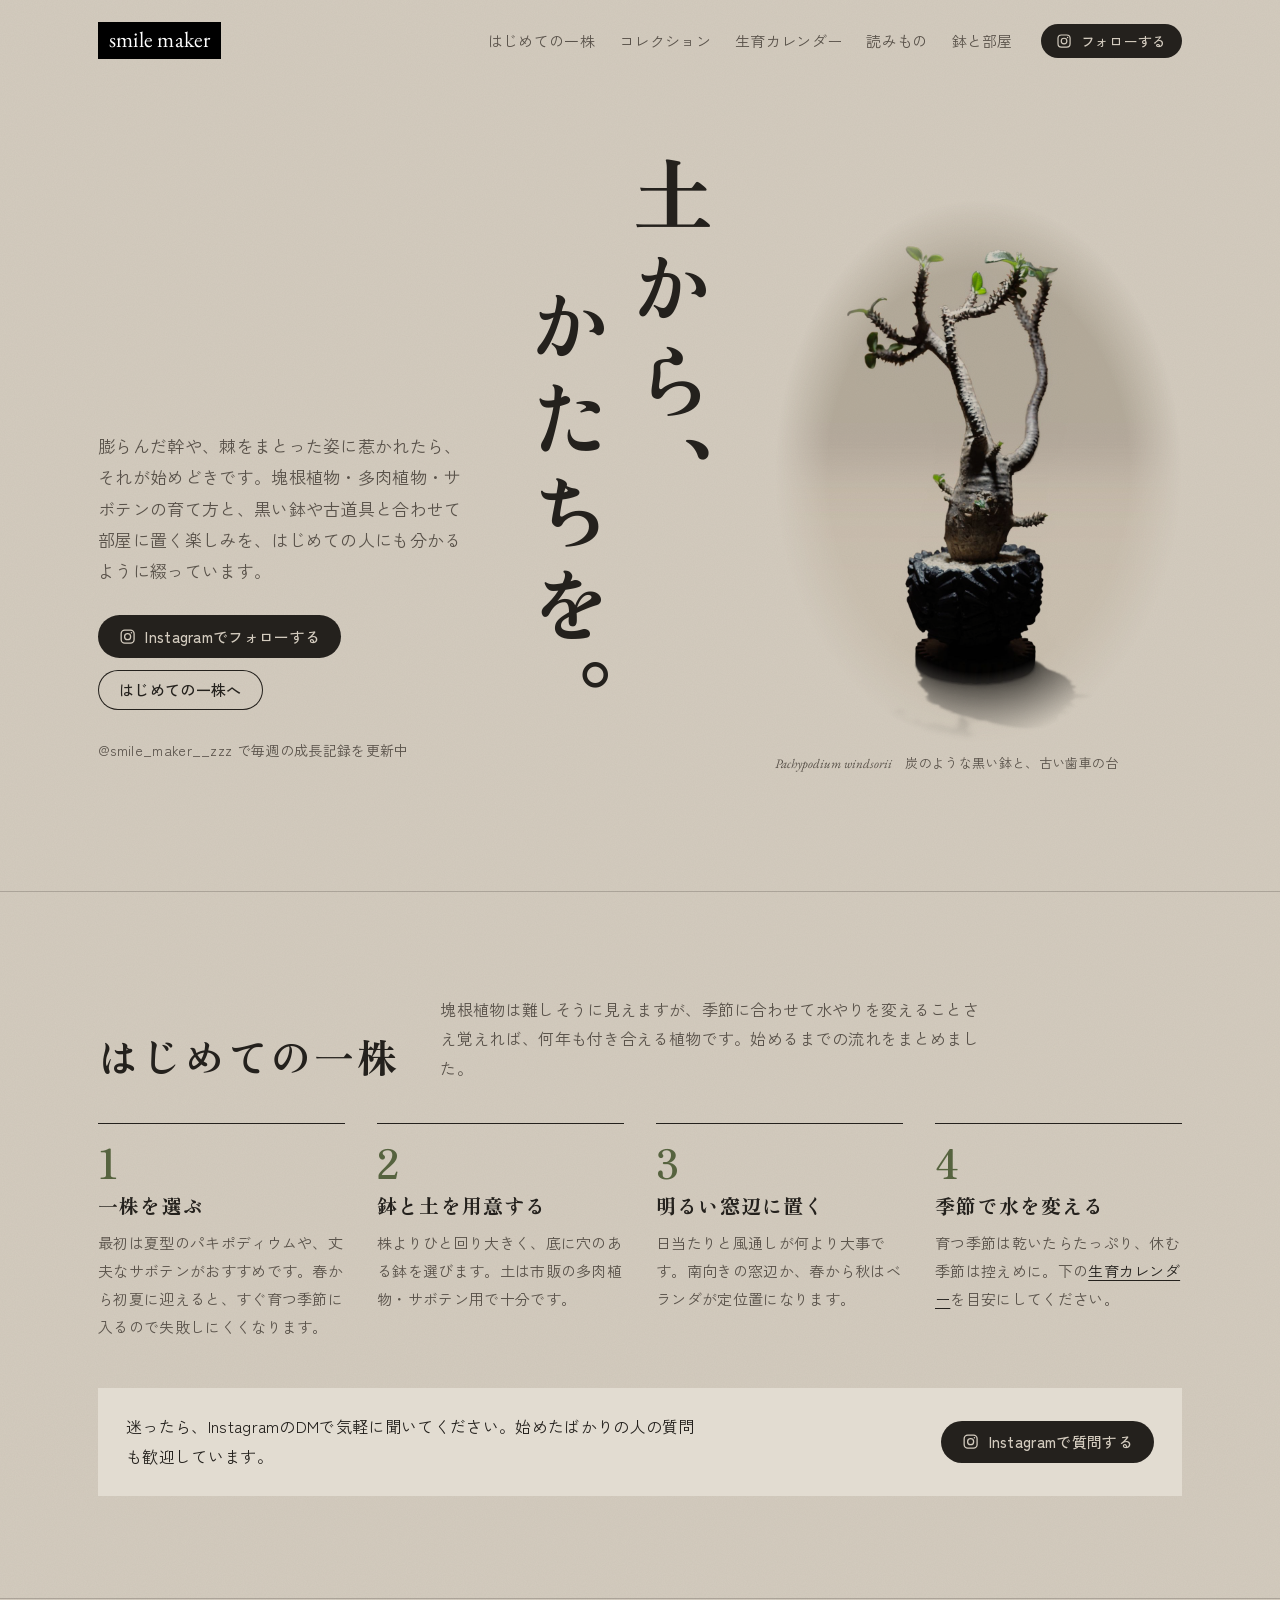
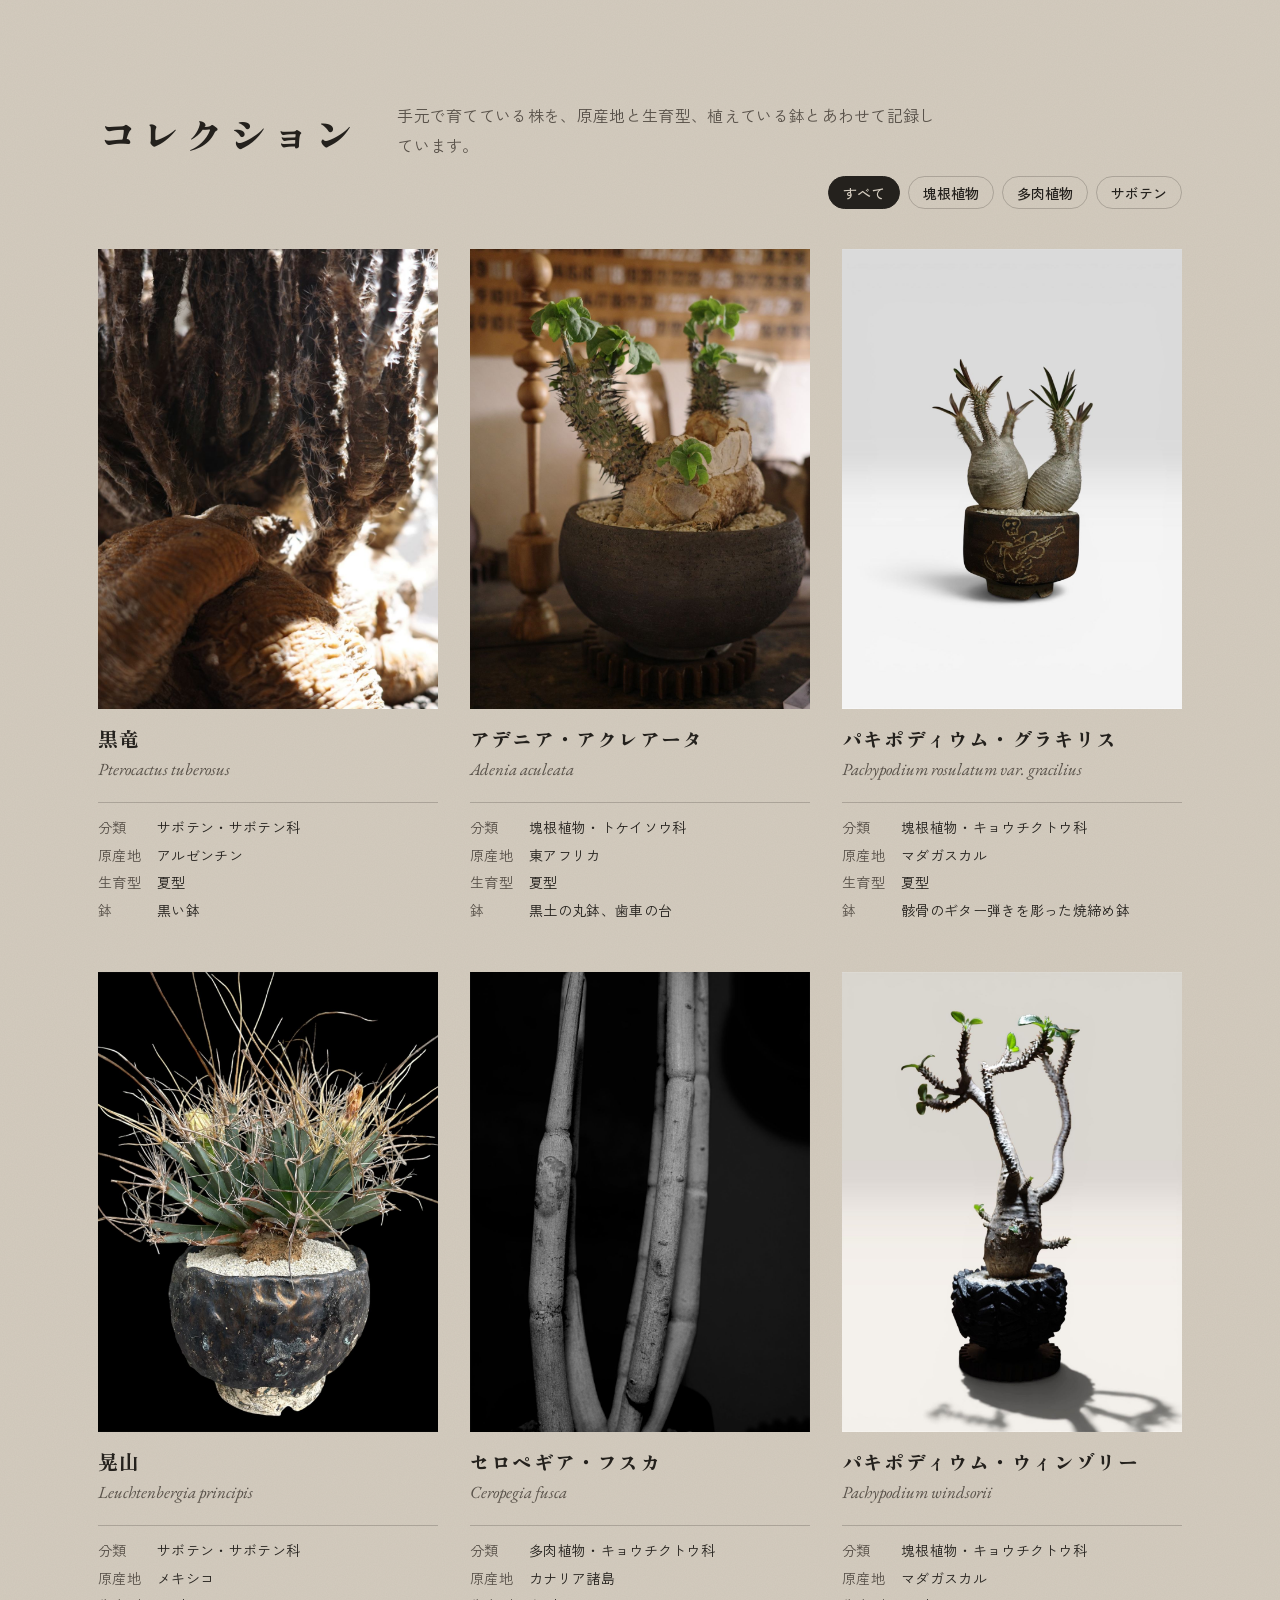
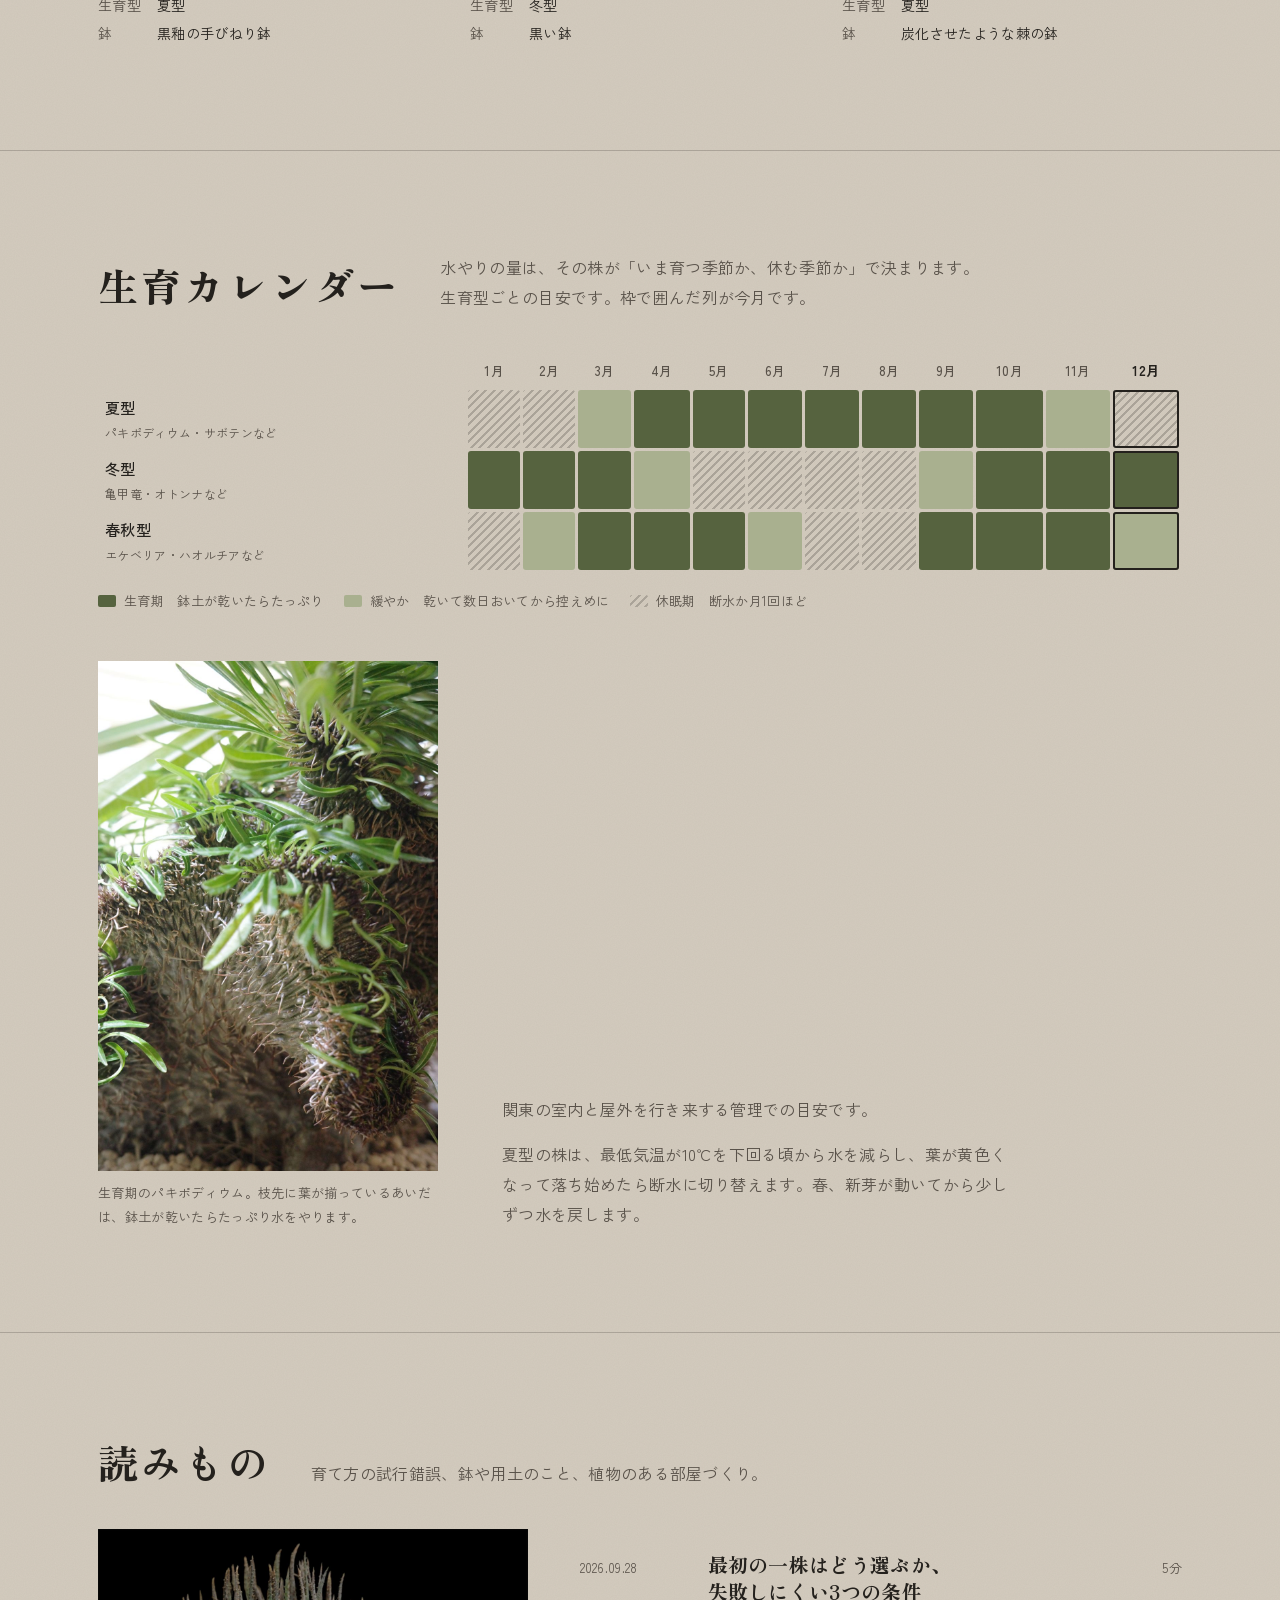
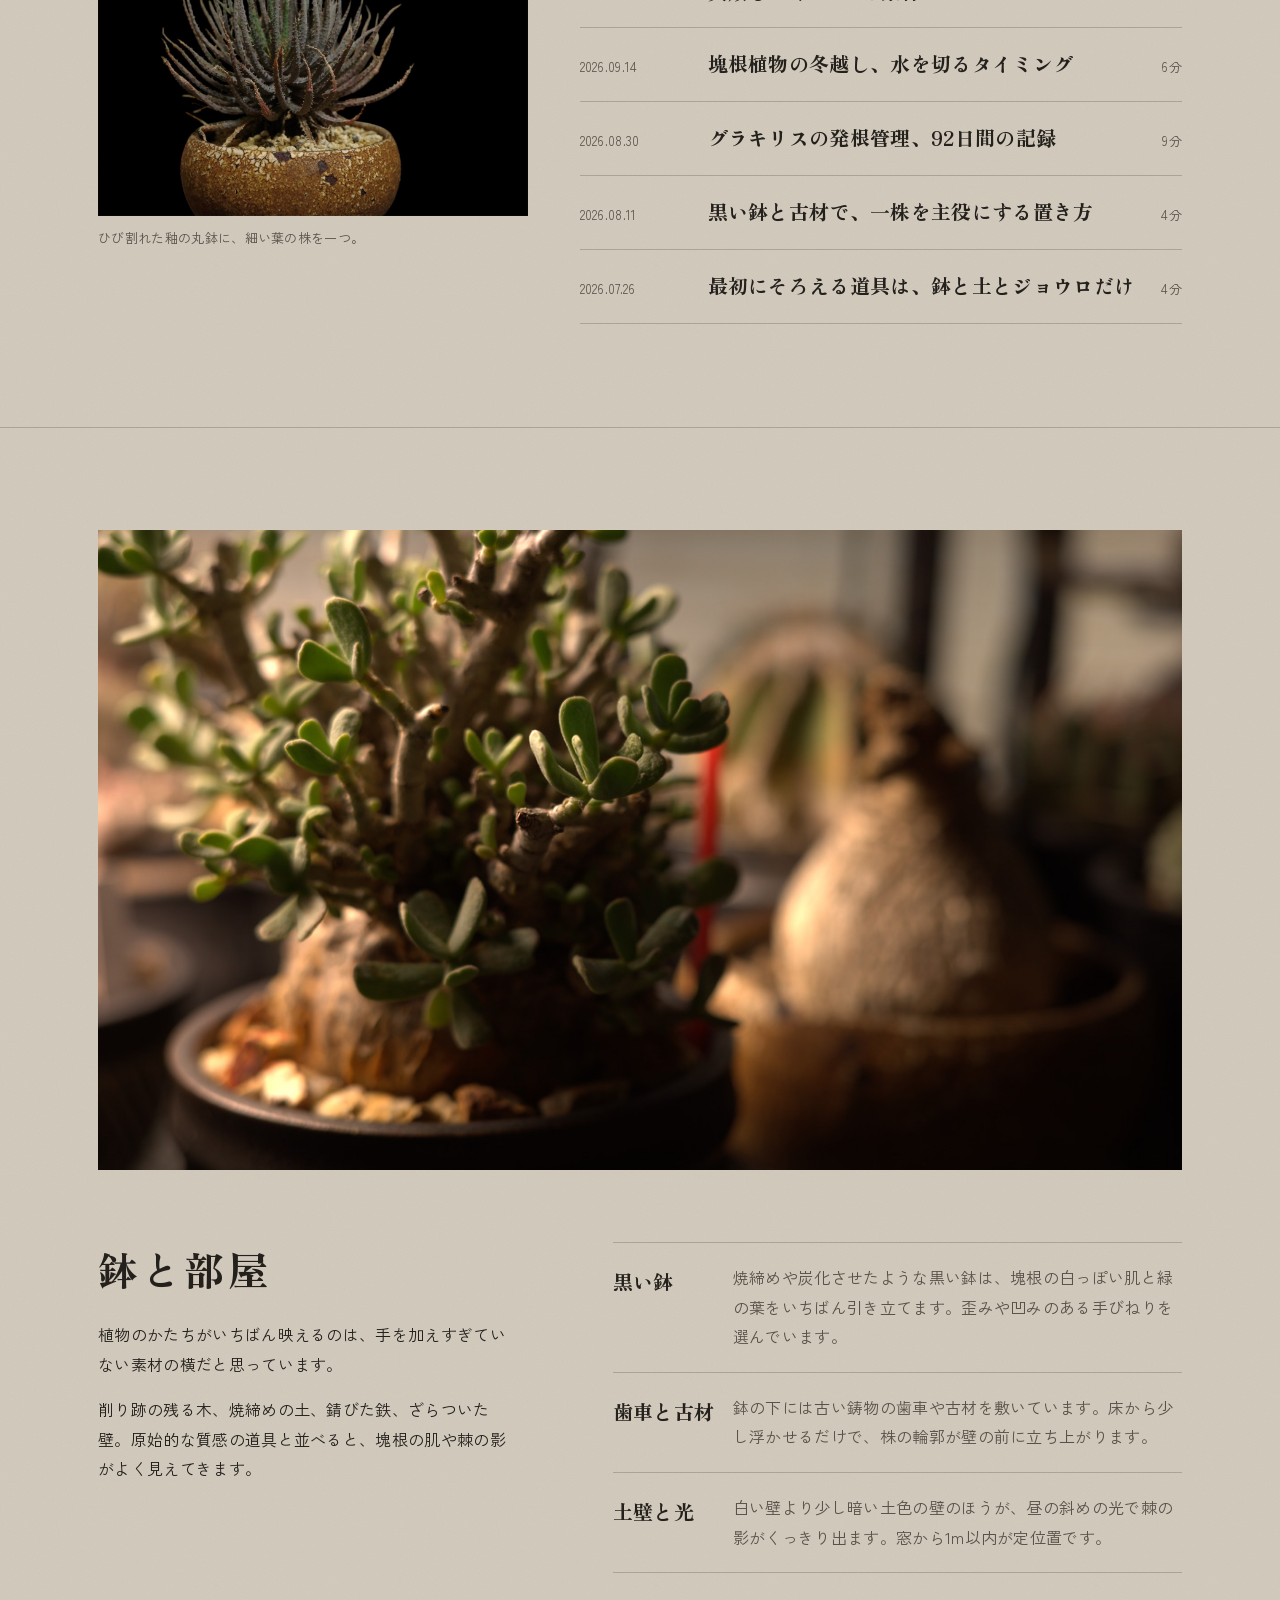
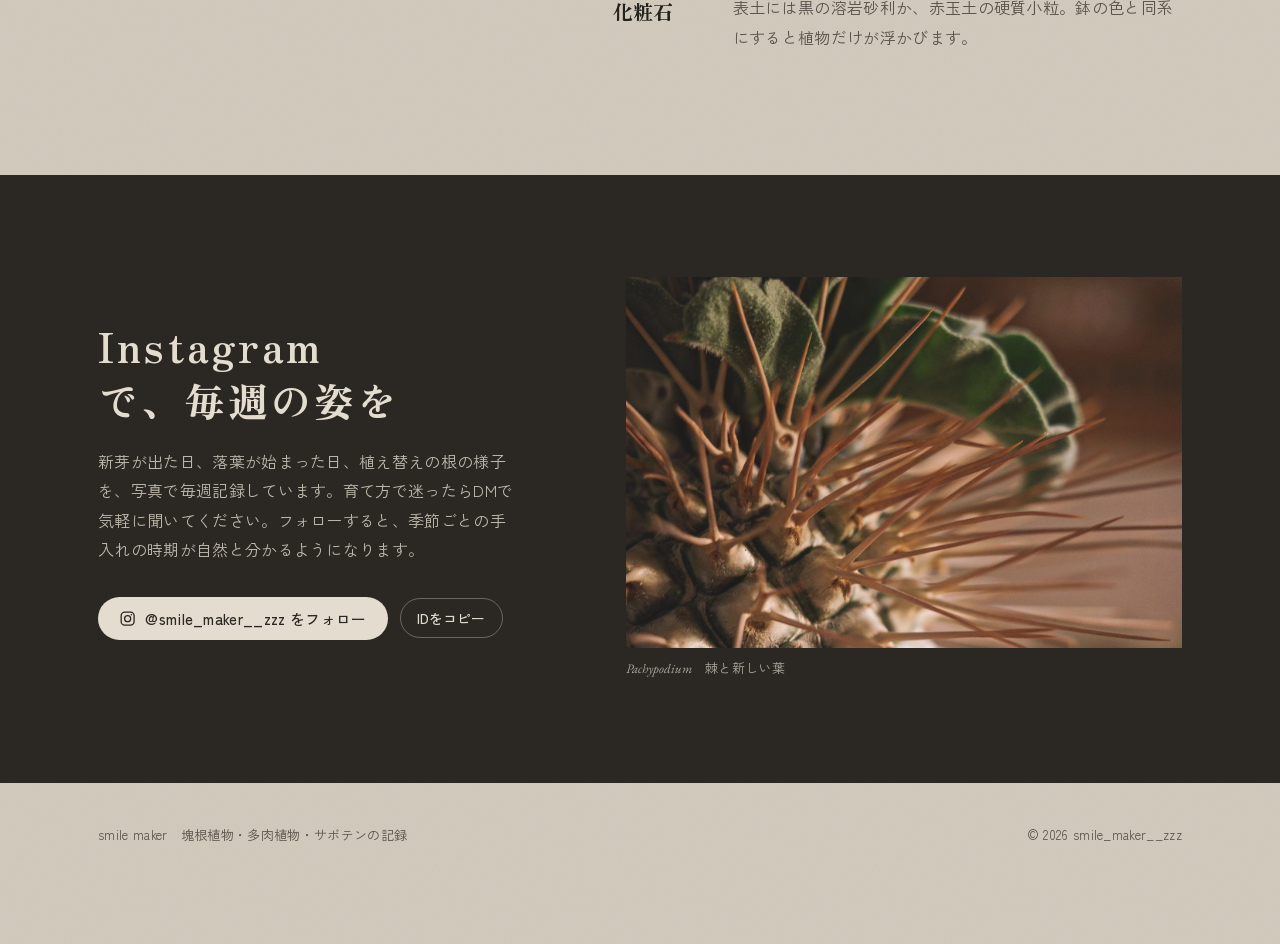
==== commit 01ac09a8: "Fix review findings: text contrast, copy button, lazy image, favicon - Darken the secondary text col" ====
--- a/index.html
+++ b/index.html
@@ -9,6 +9,7 @@
 <meta property="og:title" content="smile maker">
 <meta property="og:description" content="塊根植物・多肉植物・サボテンの育て方と、黒い鉢や古道具と合わせて部屋に置く楽しみ。はじめての一株の選び方から紹介しています。">
 <meta name="theme-color" content="#d3cbbe">
+<link rel="icon" href="data:image/svg+xml,%3Csvg xmlns='http://www.w3.org/2000/svg' viewBox='0 0 32 32'%3E%3Crect width='32' height='32' fill='%23000'/%3E%3Ctext x='16' y='23' font-family='Georgia,serif' font-size='20' fill='%23fff' text-anchor='middle'%3Esm%3C/text%3E%3C/svg%3E">
 <link rel="preconnect" href="https://fonts.googleapis.com"><link rel="preconnect" href="https://fonts.gstatic.com" crossorigin><link rel="stylesheet" href="https://fonts.googleapis.com/css2?family=EB+Garamond:ital,wght@0,400;1,400&family=Zen+Antique&family=Zen+Kaku+Gothic+New:wght@400;500;700&display=swap">
 <link rel="stylesheet" href="style.css">
 </head>
@@ -201,7 +202,7 @@
       </div>
     </div>
     <figure class="insta-photo">
-      <img src="img/spines.jpg" width="1440" height="960" alt="細い棘が放射状に伸びる幹と、産毛のある葉の接写">
+      <img src="img/spines.jpg" width="1440" height="960" alt="細い棘が放射状に伸びる幹と、産毛のある葉の接写" loading="lazy">
       <figcaption><span class="latin">Pachypodium</span>　棘と新しい葉</figcaption>
     </figure>
   </div>
--- a/style.css
+++ b/style.css
@@ -3,7 +3,7 @@
   --wall: #d3cbbe;      /* 土壁 */
   --plaster: #e2dcd1;   /* 漆喰（面） */
   --ink: #24211d;       /* 墨 */
-  --ash: #6f675c;       /* 灰（補助文字） */
+  --ash: #59524a;       /* 灰（補助文字）。土壁の上でも文字のコントラスト4.5以上 */
   --clay: #9a8a75;      /* 素焼き */
   --lichen: #56633f;    /* 苔 */
   --lichen-soft: #a9b08f;
